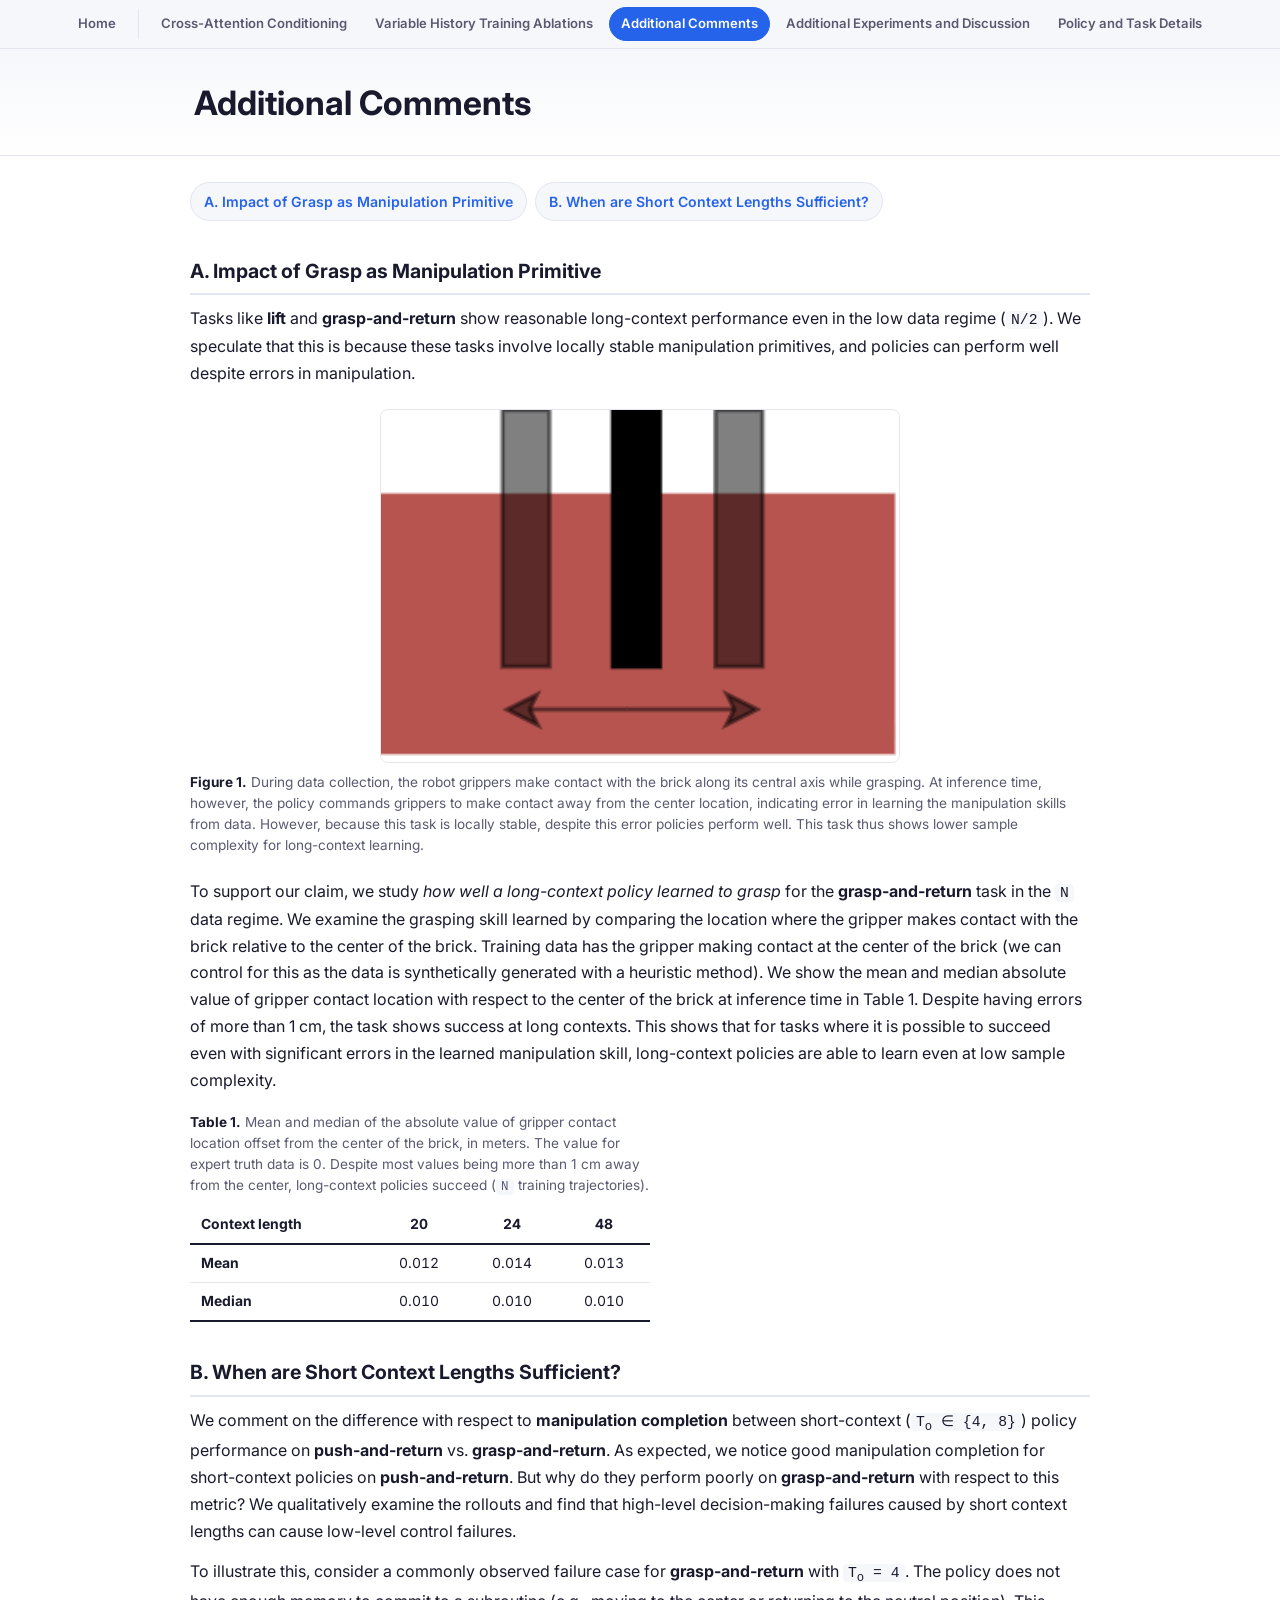
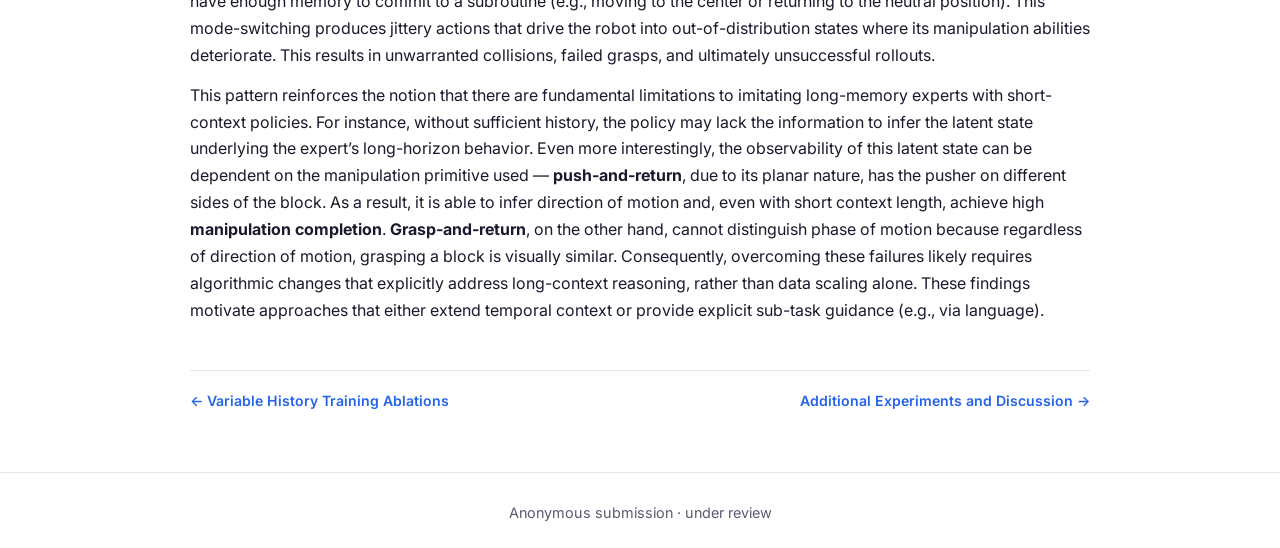
==== ac.html @ e3ba3514 "Shorten page URLs; retitle page" ====
<!DOCTYPE html>
<html lang="en">
<head>
  <meta charset="UTF-8" />
  <meta name="viewport" content="width=device-width, initial-scale=1.0" />
  <meta name="robots" content="noindex" />
  <title>Additional Comments</title>
  <link rel="preconnect" href="https://fonts.googleapis.com" />
  <link rel="preconnect" href="https://fonts.gstatic.com" crossorigin />
  <link href="https://fonts.googleapis.com/css2?family=Inter:wght@400;500;600;700;800&display=swap" rel="stylesheet" />
  <link rel="stylesheet" href="style.css" />
  <link rel="stylesheet" href="appendix.css" />
</head>
<body>
  <div class="topbar">
    <nav class="sitenav" aria-label="Appendix navigation">
      <a href="index.html">Home</a>
      <span class="sep"></span>
      <a href="cac.html">Cross-Attention Conditioning</a>
      <a href="vht.html">Variable History Training Ablations</a>
      <a href="ac.html" aria-current="page">Additional Comments</a>
      <a href="appendix-experiments-discussion.html">Additional Experiments and Discussion</a>
      <a href="appendix-policy-task-details.html">Policy and Task Details</a>
    </nav>
  </div>

  <header class="apx-hero">
    <div class="container">
      <h1>Additional Comments</h1>
    </div>
  </header>

  <main class="apx">
    <nav class="apx-toc">
      <a href="#grasp-primitive">A. Impact of Grasp as Manipulation Primitive</a>
      <a href="#short-context">B. When are Short Context Lengths Sufficient?</a>
    </nav>

    <h2 id="grasp-primitive">A. Impact of Grasp as Manipulation Primitive</h2>
    <p>Tasks like <b>lift</b> and <b>grasp-and-return</b> show reasonable long-context performance even
    in the low data regime (<span class="m">N/2</span>). We speculate that this is because these tasks
    involve locally stable manipulation primitives, and policies can perform well despite errors in
    manipulation.</p>

    <figure class="apx-fig">
      <img src="figures/appendix/grasp-and-return-brick-position.png" alt="Gripper contact position relative to brick centre" style="max-width:520px;margin:0 auto;" />
      <figcaption><span class="fignum">Figure 1.</span> During data collection, the robot grippers make
      contact with the brick along its central axis while grasping. At inference time, however, the
      policy commands grippers to make contact away from the center location, indicating error in
      learning the manipulation skills from data. However, because this task is locally stable, despite
      this error policies perform well. This task thus shows lower sample complexity for long-context
      learning.</figcaption>
    </figure>

    <p>To support our claim, we study <em>how well a long-context policy learned to grasp</em> for the
    <b>grasp-and-return</b> task in the <span class="m">N</span> data regime. We examine the grasping
    skill learned by comparing the location where the gripper makes contact with the brick relative to
    the center of the brick. Training data has the gripper making contact at the center of the brick
    (we can control for this as the data is synthetically generated with a heuristic method). We show
    the mean and median absolute value of gripper contact location with respect to the center of the
    brick at inference time in Table&nbsp;1. Despite having errors of more than 1&nbsp;cm, the task
    shows success at long contexts. This shows that for tasks where it is possible to succeed even with
    significant errors in the learned manipulation skill, long-context policies are able to learn even
    at low sample complexity.</p>

    <div class="apx-tablewrap">
    <table style="min-width:320px;max-width:460px;">
      <caption><span class="fignum">Table 1.</span> Mean and median of the absolute value of gripper
      contact location offset from the center of the brick, in meters. The value for expert truth data
      is 0. Despite most values being more than 1&nbsp;cm away from the center, long-context policies
      succeed (<span class="m">N</span> training trajectories).</caption>
      <thead><tr><th>Context length</th><th class="num">20</th><th class="num">24</th><th class="num">48</th></tr></thead>
      <tbody>
        <tr><td><b>Mean</b></td><td class="num">0.012</td><td class="num">0.014</td><td class="num">0.013</td></tr>
        <tr><td><b>Median</b></td><td class="num">0.010</td><td class="num">0.010</td><td class="num">0.010</td></tr>
      </tbody>
    </table>
    </div>

    <h2 id="short-context">B. When are Short Context Lengths Sufficient?</h2>
    <p>We comment on the difference with respect to <b>manipulation completion</b> between
    short-context (<span class="m">T<sub>o</sub> &isin; {4, 8}</span>) policy performance on
    <b>push-and-return</b> vs. <b>grasp-and-return</b>. As expected, we notice good manipulation
    completion for short-context policies on <b>push-and-return</b>. But why do they perform poorly on
    <b>grasp-and-return</b> with respect to this metric? We qualitatively examine the rollouts and find
    that high-level decision-making failures caused by short context lengths can cause low-level
    control failures.</p>

    <p>To illustrate this, consider a commonly observed failure case for <b>grasp-and-return</b> with
    <span class="m">T<sub>o</sub> = 4</span>. The policy does not have enough memory to commit to a
    subroutine (e.g., moving to the center or returning to the neutral position). This mode-switching
    produces jittery actions that drive the robot into out-of-distribution states where its
    manipulation abilities deteriorate. This results in unwarranted collisions, failed grasps, and
    ultimately unsuccessful rollouts.</p>

    <p>This pattern reinforces the notion that there are fundamental limitations to imitating
    long-memory experts with short-context policies. For instance, without sufficient history, the
    policy may lack the information to infer the latent state underlying the expert&rsquo;s
    long-horizon behavior. Even more interestingly, the observability of this latent state can be
    dependent on the manipulation primitive used &mdash; <b>push-and-return</b>, due to its planar
    nature, has the pusher on different sides of the block. As a result, it is able to infer direction
    of motion and, even with short context length, achieve high <b>manipulation completion</b>.
    <b>Grasp-and-return</b>, on the other hand, cannot distinguish phase of motion because regardless
    of direction of motion, grasping a block is visually similar. Consequently, overcoming these
    failures likely requires algorithmic changes that explicitly address long-context reasoning, rather
    than data scaling alone. These findings motivate approaches that either extend temporal context or
    provide explicit sub-task guidance (e.g., via language).</p>

    <div class="apx-pager">
      <a href="vht.html">&larr; Variable History Training Ablations</a>
      <a href="appendix-experiments-discussion.html">Additional Experiments and Discussion &rarr;</a>
    </div>
  </main>

  <footer class="site-footer">
    <div class="container">
      <p>Anonymous submission &middot; under review</p>
    </div>
  </footer>
</body>
</html>
---- style.css ----
:root {
  --bg: #ffffff;
  --fg: #1a1a2e;
  --muted: #5a5a72;
  --accent: #2563eb;
  --accent-dark: #1d4ed8;
  --card-bg: #f6f7fb;
  --border: #e3e6ef;
  --banner-bg: #fff4e0;
  --banner-fg: #92560a;
  --banner-border: #f5c97a;
  --max: 860px;
}

* { box-sizing: border-box; }

html { scroll-behavior: smooth; }

body {
  margin: 0;
  font-family: 'Inter', -apple-system, BlinkMacSystemFont, 'Segoe UI', sans-serif;
  color: var(--fg);
  background: var(--bg);
  line-height: 1.65;
  -webkit-font-smoothing: antialiased;
}

.container {
  max-width: var(--max);
  margin: 0 auto;
  padding: 0 24px;
}

/* Sticky top bar (notice + jump nav) */
.topbar {
  position: sticky;
  top: 0;
  z-index: 50;
}

/* Construction / notice banner */
.construction-banner {
  display: flex;
  align-items: center;
  justify-content: center;
  gap: 12px;
  flex-wrap: wrap;
  background: var(--banner-bg);
  color: var(--banner-fg);
  border-bottom: 1px solid var(--banner-border);
  padding: 10px 16px;
  font-weight: 600;
  font-size: 0.95rem;
  text-align: center;
}
.construction-icon { font-style: normal; }

/* Section jump-nav */
.jumpnav {
  display: flex;
  flex-wrap: wrap;
  align-items: center;
  justify-content: center;
  gap: 6px 22px;
  background: rgba(255, 255, 255, 0.92);
  backdrop-filter: saturate(180%) blur(8px);
  border-bottom: 1px solid var(--border);
  padding: 10px 16px;
}
.jumpnav a {
  color: var(--muted);
  text-decoration: none;
  font-weight: 600;
  font-size: 0.9rem;
  transition: color 0.12s ease;
}
.jumpnav a:hover { color: var(--accent); }

/* offset anchored sections so the sticky top bar doesn't cover their headings */
#overview, #naive-scaling, #recommendations, #abstract { scroll-margin-top: 104px; }

/* Hero */
.hero {
  padding: 56px 0 36px;
  text-align: center;
  background:
    radial-gradient(1200px 400px at 50% -120px, #eef2ff 0%, transparent 70%);
  border-bottom: 1px solid var(--border);
}

.title {
  font-size: clamp(1.5rem, 3.6vw, 2.3rem);
  font-weight: 800;
  letter-spacing: -0.02em;
  line-height: 1.2;
  margin: 0 0 24px;
}
/* Each part stays on its own line; the long first line won't wrap internally on
   normal screens. On narrow phones we allow natural wrapping to avoid overflow. */
.title-line {
  display: block;
  white-space: nowrap;
}
@media (max-width: 640px) {
  .title-line { white-space: normal; }
}

.authors {
  display: flex;
  flex-wrap: wrap;
  justify-content: center;
  gap: 4px 16px;
  font-size: 1.08rem;
  margin-bottom: 10px;
}
.author a {
  color: var(--accent);
  text-decoration: none;
}
.author a:hover { text-decoration: underline; }
.author sup { color: var(--muted); font-size: 0.7em; }

.affiliations {
  color: var(--muted);
  font-size: 1.02rem;
  margin-bottom: 8px;
}
.footnote {
  color: var(--muted);
  font-size: 0.85rem;
  margin-bottom: 28px;
}

/* Link buttons */
.links {
  display: flex;
  flex-wrap: wrap;
  justify-content: center;
  gap: 12px;
}
.btn {
  display: inline-flex;
  align-items: center;
  gap: 8px;
  background: var(--fg);
  color: #fff;
  padding: 10px 20px;
  border-radius: 999px;
  font-weight: 600;
  font-size: 0.95rem;
  text-decoration: none;
  transition: transform 0.12s ease, background 0.12s ease;
}
.btn:hover { transform: translateY(-2px); background: #000; }
.btn-icon { font-style: normal; }
.btn-disabled {
  background: #c9ccda;
  color: #6c6f7e;
  cursor: not-allowed;
  pointer-events: none;
}
.soon { font-weight: 500; opacity: 0.8; font-size: 0.85em; }

/* Highlights / video reel */
.highlights {
  padding: 44px 0 8px;
  border-bottom: 1px solid var(--border);
  background: linear-gradient(180deg, #fafbff 0%, #ffffff 100%);
}
.section-lead {
  text-align: center;
  color: var(--muted);
  max-width: 640px;
  margin: -6px auto 28px;
  font-size: 1.02rem;
}
.video-grid {
  display: grid;
  grid-template-columns: repeat(3, 1fr);
  gap: 22px;
}
.video-card { margin: 0; }
.video-frame {
  position: relative;
  aspect-ratio: 16 / 10;
  border-radius: 14px;
  overflow: hidden;
  background: var(--card-bg);
  border: 1px solid var(--border);
  box-shadow: 0 6px 20px rgba(20, 24, 60, 0.06);
}
.video-frame video {
  width: 100%;
  height: 100%;
  object-fit: cover;
  display: block;
}

/* Custom muted-video controls: play/pause + seek only (no volume/unmute) */
.video-controls {
  position: absolute;
  left: 0;
  right: 0;
  bottom: 0;
  display: flex;
  align-items: center;
  gap: 10px;
  padding: 9px 12px;
  background: linear-gradient(transparent, rgba(10, 12, 30, 0.55));
}
.vc-btn {
  flex: 0 0 auto;
  display: inline-flex;
  align-items: center;
  justify-content: center;
  width: 30px;
  height: 30px;
  padding: 0;
  border: none;
  border-radius: 50%;
  background: rgba(255, 255, 255, 0.92);
  color: #14142c;
  cursor: pointer;
  transition: background 0.12s ease;
}
.vc-btn:hover { background: #fff; }
.vc-seek {
  flex: 1 1 auto;
  height: 4px;
  margin: 0;
  cursor: pointer;
  accent-color: #ffffff;
}
.video-card figcaption {
  margin-top: 12px;
  font-size: 0.92rem;
  color: var(--muted);
  line-height: 1.5;
}
.task-name {
  display: block;
  color: var(--fg);
  font-weight: 700;
  font-size: 1rem;
  margin-bottom: 2px;
}
.tag {
  display: inline-block;
  vertical-align: middle;
  font-size: 0.62rem;
  font-weight: 700;
  text-transform: uppercase;
  letter-spacing: 0.04em;
  color: var(--accent-dark);
  background: #e7edff;
  border-radius: 999px;
  padding: 2px 8px;
  margin-left: 6px;
}

/* Explainer figure rows */
.explainer h2 { margin-bottom: 28px; }
.figure-row {
  display: grid;
  grid-template-columns: 1fr 1fr;
  gap: 32px;
  align-items: center;
  margin-bottom: 36px;
}
.figure-row.reverse .figure-placeholder { order: 2; }
.figure-placeholder {
  aspect-ratio: 16 / 10;
  border-radius: 14px;
  background: var(--card-bg);
  border: 1px dashed var(--border);
  display: flex;
  flex-direction: column;
  align-items: center;
  justify-content: center;
  gap: 10px;
  text-align: center;
  color: var(--muted);
  font-size: 0.9rem;
  padding: 16px;
}
.figure-placeholder .construction-icon { font-size: 2rem; }
.figure-text h3 {
  font-size: 1.2rem;
  font-weight: 700;
  margin: 0 0 8px;
}
.figure-text p { margin: 0; color: #2a2a3c; }

@media (max-width: 820px) {
  .video-grid { grid-template-columns: 1fr; max-width: 460px; margin: 0 auto; }
  .figure-row, .figure-row.reverse { grid-template-columns: 1fr; gap: 16px; }
  .figure-row.reverse .figure-placeholder { order: 0; }
}

/* Sections */
main { padding: 48px 0 24px; }
section { margin-bottom: 48px; }
section h2 {
  font-size: 1.5rem;
  font-weight: 700;
  letter-spacing: -0.01em;
  margin: 0 0 16px;
  text-align: center;
}
.abstract p {
  color: #2a2a3c;
  font-size: 1.05rem;
  text-align: justify;
}

/* Coming-soon card */
.coming-soon-card {
  background: var(--card-bg);
  border: 1px dashed var(--border);
  border-radius: 16px;
  padding: 48px 24px;
  text-align: center;
  color: var(--muted);
}
.coming-soon-card .construction-icon { font-size: 2.2rem; display: block; margin-bottom: 8px; }
.coming-soon-card p { margin: 0; font-size: 1.02rem; }

/* BibTeX */
.bibtex pre {
  background: var(--card-bg);
  border: 1px solid var(--border);
  border-radius: 12px;
  padding: 20px;
  overflow-x: auto;
  font-size: 0.86rem;
  line-height: 1.5;
}
.bibtex code {
  font-family: 'SF Mono', 'Fira Code', Menlo, Consolas, monospace;
  color: #2a2a3c;
}

/* Footer */
.site-footer {
  border-top: 1px solid var(--border);
  padding: 28px 0;
  text-align: center;
  color: var(--muted);
  font-size: 0.9rem;
}
.site-footer p { margin: 0; }

/* =========================================================================
   Naïve-scaling section (animation opener + axis explorer + hardware)
   ========================================================================= */
:root{ --easy:#0d9488; --medium:#d97706; --hard:#dc2626; --short:#0d9488; --long:#7c3aed; }

.naive-scaling{ padding: 8px 0 24px; }
.ns-inner{ max-width: 980px; margin: 0 auto; padding: 0 24px; }
.ns-inner h2.sec-title{ font-size: 1.9rem; font-weight: 800; letter-spacing: -0.02em; text-align: center; margin: 0 0 14px; }
.sec-question{ text-align: center; font-size: 1.18rem; font-weight: 600; max-width: 660px; margin: 0 auto 28px; }
.ns-inner h3.block-title{ font-size: 1.3rem; font-weight: 700; margin: 0 0 6px; text-align: center; }
.block-lead{ text-align: center; color: var(--muted); max-width: 700px; margin: 0 auto 22px; }
.divider{ height: 1px; background: var(--border); max-width: 700px; margin: 52px auto; }

/* animation opener */
.ctx-anim{ background: linear-gradient(180deg,#fafbff,#fff); border: 1px solid var(--border); border-radius: 18px; padding: 30px 26px 26px; }
.strip{ display: flex; gap: 10px; align-items: flex-end; }
.slot{ flex: 1 1 0; min-width: 0; text-align: center; }
.frame{ position: relative; width: 100%; aspect-ratio: 1/1; border-radius: 10px; overflow: hidden; border: 1px dashed var(--border); background: var(--card-bg); transition: opacity .28s, transform .28s, border-color .28s, box-shadow .28s; opacity: .25; transform: scale(.9); }
.frame img{ width: 100%; height: 100%; object-fit: cover; display: block; opacity: 0; transition: opacity .28s; }
.slot.active .frame{ opacity: 1; transform: scale(1); border: 1px solid var(--accent); box-shadow: 0 6px 16px rgba(37,99,235,.15); }
.slot.active .frame img{ opacity: 1; }
.slot.newest .frame{ border-color: var(--accent-dark); box-shadow: 0 8px 20px rgba(37,99,235,.28); }
.frame.ell{ border: none; background: transparent; box-shadow: none; display: flex; align-items: center; justify-content: center; font-size: 1.9rem; font-weight: 700; color: var(--muted); }
.slot.active .frame.ell{ color: var(--fg); }
.tstamp{ margin-top: 7px; font-size: .78rem; color: var(--muted); transition: color .3s; }
.slot.active .tstamp{ color: var(--fg); font-weight: 600; }
.qarrow{ margin: 16px 0 4px; }
.qline{ position: relative; width: 100%; height: 16px; }
.qtrack{ position: absolute; right: 0; top: 0; height: 16px; display: flex; align-items: center; width: 12.5%; transition: width .48s linear; }
.qhead{ flex: 0 0 auto; width: 0; height: 0; border-top: 8px solid transparent; border-bottom: 8px solid transparent; border-right: 13px solid var(--accent); }
.qbar{ flex: 1 1 auto; height: 3px; background: var(--accent); border-radius: 2px; }
.flow{ margin-top: 24px; display: flex; flex-direction: column; align-items: center; gap: 10px; }
.merge{ font-size: .85rem; color: var(--muted); }
.down{ color: var(--muted); font-size: 1.5rem; line-height: 1; }
.policy-box{ background: var(--fg); color: #fff; border-radius: 14px; padding: 14px 26px; font-weight: 600; text-align: center; box-shadow: 0 8px 22px rgba(20,24,60,.18); }
.policy-box small{ display: block; font-weight: 500; opacity: .7; font-size: .78rem; margin-top: 2px; }
.actions-out{ font-weight: 600; color: var(--accent-dark); }

/* axis explorer */
.axis-tabs{ display: flex; justify-content: center; gap: 10px; flex-wrap: wrap; margin-bottom: 14px; }
.axis-tab{ border: 1px solid var(--border); background: #fff; color: var(--fg); border-radius: 999px; padding: 9px 18px; font-weight: 600; font-size: .95rem; cursor: pointer; transition: all .15s; font-family: inherit; }
.axis-tab:hover{ border-color: var(--accent); }
.axis-tab.active{ background: var(--fg); color: #fff; border-color: var(--fg); }
.scale-legend{ display: flex; align-items: center; justify-content: center; gap: 16px; color: var(--muted); font-size: .85rem; margin-bottom: 26px; flex-wrap: wrap; }
.scale-legend .lg{ display: inline-flex; align-items: center; gap: 7px; }
.scale-legend .ld{ border-radius: 50%; background: var(--accent); }
.scale-legend .lg:nth-child(1) .ld{ width: 9px; height: 9px; opacity: .4; }
.scale-legend .lg:nth-child(2) .ld{ width: 13px; height: 13px; opacity: .7; }
.scale-legend .lg:nth-child(3) .ld{ width: 17px; height: 17px; opacity: 1; }

.group{ margin-bottom: 26px; }
.group-head{ border-left: 4px solid var(--gc,var(--border)); padding-left: 12px; margin-bottom: 14px; }
.group-title{ font-weight: 700; font-size: 1.08rem; }
.group-take{ display: block; color: var(--muted); font-size: .92rem; margin-top: 2px; }
.card-row{ display: flex; flex-wrap: wrap; gap: 16px; justify-content: center; }
.task-card{ width: 296px; border: 1px solid var(--border); border-radius: 14px; padding: 12px; background: #fff; }
.tc-name{ font-weight: 700; margin: 0 0 6px; display: flex; align-items: baseline; gap: 8px; flex-wrap: wrap; }
.tc-sub{ color: var(--muted); font-weight: 500; font-size: .85rem; }
.tc-tags{ display: flex; gap: 6px; margin: 0 0 10px; }
.chip{ font-size: .66rem; font-weight: 700; text-transform: uppercase; letter-spacing: .03em; border-radius: 999px; padding: 2px 8px; }
.chip.mem-short{ color: var(--short); background: #d9f4f0; }
.chip.mem-long{ color: var(--long); background: #efe6fd; }
.chip.p-easy{ color: var(--easy); background: #d9f4f0; }
.chip.p-medium{ color: var(--medium); background: #fdeed6; }
.chip.p-hard{ color: var(--hard); background: #fde0e0; }
.tc-vid{ position: relative; width: 66%; aspect-ratio: 4/3; border-radius: 10px; overflow: hidden; background: #000; margin: 0 auto 12px; display: flex; align-items: center; justify-content: center; }
.tc-vid video{ width: 100%; height: 100%; object-fit: cover; display: block; }
.tc-vid.small-vid{ background: var(--card-bg); }
.tc-vid.small-vid video{ object-fit: contain; }
.tc-plot{ border: 1px solid var(--border); border-radius: 8px; background: #fff; }
.tc-plot img{ width: 100%; display: block; border-radius: 8px; }

/* hardware */
.hw{ display: grid; grid-template-columns: 1fr 1fr; gap: 24px; align-items: center; max-width: 780px; margin: 0 auto; }
.hw .vid{ position: relative; border-radius: 14px; overflow: hidden; aspect-ratio: 16/9; background: #000; border: 1px solid var(--border); }
.hw .vid video{ width: 100%; height: 100%; object-fit: cover; display: block; }
.hw-plot{ border: 1px solid var(--border); border-radius: 12px; background: #fff; padding: 10px; }
.hw-plot img{ width: 100%; display: block; border-radius: 6px; }
.badge{ display: inline-block; font-size: .7rem; font-weight: 700; text-transform: uppercase; letter-spacing: .04em; border-radius: 999px; padding: 2px 9px; color: #92560a; background: #fff4e0; vertical-align: middle; }

@media(max-width:680px){
  .task-card{ width: 100%; max-width: 340px; }
  .hw{ grid-template-columns: 1fr; }
}

/* =========================================================================
   Recommendations section — architecture placeholder + Variable History
   ========================================================================= */
:root{ --past:#2563eb; --past-bg:#dbe6ff; --future:#d97706; --future-bg:#fde7cf; }

.recommendations{ padding: 8px 0 24px; }
.sec-lead{ text-align: center; color: var(--muted); max-width: 740px; margin: 0 auto 8px; font-size: 1.05rem; }
.sec-lead b{ color: var(--fg); }
.eval-line{ text-align: center; font-weight: 600; margin: 0 auto 24px; }

/* architecture placeholder */
.placeholder-box{ background: var(--card-bg); border: 1px dashed var(--border); border-radius: 14px; padding: 30px 24px; text-align: center; color: var(--muted); max-width: 700px; margin: 0 auto; }
.placeholder-box .construction-icon{ font-size: 1.8rem; display: block; margin-bottom: 6px; }
.placeholder-box p{ margin: 0; }

/* legend */
.legend{ display: flex; gap: 18px; justify-content: center; flex-wrap: wrap; margin-bottom: 22px; font-size: .84rem; color: var(--muted); }
.legend .lk{ display: inline-flex; align-items: center; gap: 7px; }
.legend .sw{ width: 15px; height: 15px; border-radius: 4px; border: 1px solid var(--border); }
.sw.obs{ background: #c9ccda; }
.sw.past{ background: var(--past-bg); border-color: var(--past); }
.sw.future{ background: var(--future-bg); border-color: var(--future); }

/* tabs */
.tabs{ display: flex; justify-content: center; gap: 10px; flex-wrap: wrap; margin-bottom: 16px; }
.tab{ border: 1px solid var(--border); background: #fff; color: var(--fg); border-radius: 999px; padding: 9px 20px; font-weight: 600; font-size: .95rem; cursor: pointer; font-family: inherit; transition: all .15s; }
.tab:hover{ border-color: var(--accent); }
.tab.active{ background: var(--fg); color: #fff; border-color: var(--fg); }

/* curriculum panel */
.curr{ background: linear-gradient(180deg,#fafbff,#fff); border: 1px solid var(--border); border-radius: 16px; padding: 20px 22px 16px; }
.curr-desc{ text-align: center; color: var(--muted); font-size: .92rem; margin: 0 auto 6px; max-width: 680px; }
.train-label{ text-align: center; font-size: .78rem; font-weight: 600; text-transform: uppercase; letter-spacing: .05em; color: var(--accent-dark); margin-bottom: 12px; }

.track{ display: flex; align-items: flex-start; justify-content: space-between; gap: 10px; padding: 0 4px; overflow-x: auto; }
.dg{ flex: 0 0 auto; background: #fff; border: 1px solid var(--border); border-radius: 9px; padding: 7px; display: flex; flex-direction: column; gap: 5px; opacity: .28; transition: opacity .25s, box-shadow .25s, transform .25s; }
.dg.on{ opacity: 1; box-shadow: 0 6px 16px rgba(37,99,235,.16); transform: translateY(-2px); border-color: var(--accent); }
.dg-row{ display: flex; gap: 3px; }
.cell{ width: 17px; height: 17px; border-radius: 4px; }
.cell.obs{ background: var(--card-bg); border: 1px solid var(--border); overflow: hidden; }
.cell.obs img{ width: 100%; height: 100%; object-fit: cover; display: block; }
.cell.past{ background: var(--past-bg); border: 1px solid var(--past); }
.cell.future{ background: var(--future-bg); border: 1px solid var(--future); }
.cell.empty{ visibility: hidden; }

/* training-step arrow axis */
.axis{ position: relative; height: 30px; margin-top: 14px; }
.axis .line{ position: absolute; left: 0; right: 16px; top: 9px; height: 3px; border-radius: 2px; background: var(--border); }
.axis .prog{ position: absolute; left: 0; top: 9px; height: 3px; border-radius: 2px; background: var(--accent); width: 0; }
.axis .head{ position: absolute; top: 4px; width: 0; height: 0; border-top: 6px solid transparent; border-bottom: 6px solid transparent; border-left: 11px solid var(--accent); transform: translateX(-2px); }
.axis .lbl{ position: absolute; right: 0; top: 14px; font-size: .78rem; color: var(--muted); }

/* variable-history result */
.vh-result{ margin-top: 34px; }
.vh-take{ text-align: center; max-width: 760px; margin: 0 auto 18px; font-size: 1.02rem; }
.vh-fig{ border: 1px solid var(--border); border-radius: 14px; background: #fff; padding: 14px; max-width: 900px; margin: 0 auto; }
.vh-fig img{ width: 100%; display: block; border-radius: 8px; }
.vh-fig figcaption{ text-align: center; color: var(--muted); font-size: .86rem; margin-top: 10px; }
.vh-more{ text-align: center; color: var(--muted); font-size: .92rem; margin: 16px auto 0; }

@media(max-width:680px){ .track{ justify-content: flex-start; } .cell{ width: 14px; height: 14px; } }

/* ---- Architecture subsection ---- */
.arch-diagram{ max-width: 560px; margin: 0 auto 26px; }
.arch-glabel{ text-align: center; font-weight: 700; font-size: .92rem; color: var(--fg); margin-bottom: 10px; }
.arch-glabel span{ font-weight: 500; color: var(--muted); }
.arch-backbones{ display: grid; grid-template-columns: 1fr 1fr; gap: 14px; }
.arch-cards{ display: grid; grid-template-columns: 1fr 1fr; gap: 14px; }
.arch-card{ margin: 0; border: 1px solid var(--border); border-radius: 12px; padding: 10px; background: #fff; text-align: center; }
.arch-card.best{ border-color: var(--accent); box-shadow: 0 6px 16px rgba(37,99,235,.12); }
.arch-img{ height: 116px; border-radius: 8px; background: var(--card-bg); display: flex; align-items: center; justify-content: center; overflow: hidden; padding: 6px; }
.arch-img img{ max-width: 100%; max-height: 100%; object-fit: contain; display: block; }
.arch-card figcaption{ margin-top: 8px; font-weight: 700; font-size: .95rem; }
.arch-badge{ display: inline-block; font-size: .6rem; font-weight: 700; text-transform: uppercase; letter-spacing: .04em; color: #fff; background: var(--accent); border-radius: 999px; padding: 2px 7px; vertical-align: middle; margin-left: 4px; }

/* UNet card reveals its conditioning methods on hover/tap */
.arch-unet{ cursor: pointer; }
.arch-hint{ margin-top: 6px; font-size: .74rem; font-weight: 500; color: var(--accent-dark); transition: opacity .2s; }
.arch-unet.open .arch-hint{ opacity: .45; }
.arch-cond-panel{ max-height: 0; opacity: 0; overflow: hidden; margin-top: 0; transition: max-height .32s ease, opacity .28s ease, margin-top .32s ease; }
.arch-cond-panel.show{ max-height: 320px; opacity: 1; margin-top: 16px; }
.arch-cond-panel .arch-glabel{ position: relative; }
.arch-cond-panel .arch-glabel::before{ content: "↳ "; color: var(--accent); font-weight: 700; }

.arch-takeaways{ display: flex; flex-direction: column; gap: 10px; max-width: 760px; margin: 0 auto 26px; }
.arch-take{ display: flex; align-items: flex-start; gap: 12px; background: var(--card-bg); border: 1px solid var(--border); border-radius: 12px; padding: 12px 16px; font-size: 1rem; }
.arch-take-k{ flex: 0 0 auto; width: 22px; height: 22px; border-radius: 50%; background: var(--accent); color: #fff; font-weight: 700; font-size: .82rem; display: inline-flex; align-items: center; justify-content: center; }
---- appendix.css ----
/* Appendix pages — layered on top of style.css, reusing its custom properties. */

:root {
  --apx-max: 940px;
}

/* ---- Site-wide nav (Home + appendix tabs) ---- */
.sitenav {
  display: flex;
  flex-wrap: wrap;
  gap: 4px;
  justify-content: center;
  padding: 7px 12px;
  background: var(--card-bg);
  border-bottom: 1px solid var(--border);
}
.sitenav a {
  font-size: 0.82rem;
  font-weight: 600;
  color: var(--muted);
  text-decoration: none;
  padding: 5px 11px;
  border-radius: 999px;
  border: 1px solid transparent;
  white-space: nowrap;
  transition: background .15s, color .15s, border-color .15s;
}
.sitenav a:hover { color: var(--accent); background: #fff; border-color: var(--border); }
.sitenav a[aria-current="page"] {
  color: #fff;
  background: var(--accent);
  border-color: var(--accent);
}
.sitenav .sep { width: 1px; background: var(--border); margin: 2px 6px; align-self: stretch; }

/* ---- Appendix header ---- */
.apx-hero {
  padding: 34px 0 22px;
  border-bottom: 1px solid var(--border);
  background: linear-gradient(180deg, var(--card-bg), #fff);
}
.apx-hero .container { max-width: var(--apx-max); }
.apx-kicker {
  font-size: 0.74rem;
  font-weight: 700;
  letter-spacing: .09em;
  text-transform: uppercase;
  color: var(--accent);
  margin-bottom: 7px;
}
.apx-hero h1 {
  font-size: clamp(1.5rem, 3.4vw, 2.1rem);
  line-height: 1.2;
  margin: 0 0 10px;
  color: var(--fg);
}
.apx-hero .apx-lead { color: var(--muted); font-size: 0.97rem; margin: 0; max-width: 72ch; }

/* ---- Appendix body ---- */
.apx { max-width: var(--apx-max); margin: 0 auto; padding: 26px 20px 60px; }
.apx h2 {
  font-size: 1.22rem;
  margin: 34px 0 10px;
  padding-bottom: 6px;
  border-bottom: 2px solid var(--border);
  color: var(--fg);
}
.apx h2:first-child { margin-top: 6px; }
.apx h3 { font-size: 1.02rem; margin: 22px 0 7px; color: var(--fg); }
.apx p { line-height: 1.68; color: var(--fg); margin: 0 0 13px; }
.apx ul, .apx ol { line-height: 1.68; padding-left: 1.3em; margin: 0 0 13px; }
.apx li { margin-bottom: 7px; }
.apx b, .apx strong { color: var(--fg); }

/* Figures */
.apx-fig { margin: 22px 0; }
.apx-fig img {
  width: 100%;
  height: auto;
  display: block;
  border: 1px solid var(--border);
  border-radius: 8px;
  background: #fff;
}
.apx-fig figcaption {
  font-size: 0.85rem;
  color: var(--muted);
  line-height: 1.55;
  margin-top: 9px;
}
.apx-fig figcaption .fignum { font-weight: 700; color: var(--fg); }
.apx-grid { display: grid; gap: 14px; grid-template-columns: repeat(2, minmax(0, 1fr)); }
.apx-grid.one { grid-template-columns: 1fr; }
.apx-grid.three { grid-template-columns: repeat(3, minmax(0, 1fr)); }
.apx-grid figcaption { margin-top: 6px; font-size: 0.8rem; }
@media (max-width: 720px) {
  .apx-grid, .apx-grid.three { grid-template-columns: 1fr; }
}

/* Tables — wide ones scroll rather than breaking the page */
.apx-tablewrap { overflow-x: auto; margin: 18px 0; }
.apx table {
  border-collapse: collapse;
  width: 100%;
  font-size: 0.87rem;
  min-width: 460px;
}
.apx caption {
  caption-side: top;
  text-align: left;
  font-size: 0.85rem;
  color: var(--muted);
  line-height: 1.55;
  padding-bottom: 9px;
}
.apx caption .fignum { font-weight: 700; color: var(--fg); }
.apx th, .apx td { padding: 7px 11px; text-align: left; }
.apx thead th { border-bottom: 2px solid var(--fg); font-weight: 700; color: var(--fg); }
.apx tbody tr + tr td { border-top: 1px solid var(--border); }
.apx tbody tr:last-child td { border-bottom: 2px solid var(--fg); }
.apx td.num, .apx th.num { text-align: center; font-variant-numeric: tabular-nums; }
.apx tr.grouprow td { font-style: italic; color: var(--muted); background: var(--card-bg); }

/* Callout for "this content is from the paper appendix" */
.apx-note {
  background: var(--card-bg);
  border: 1px solid var(--border);
  border-left: 3px solid var(--accent);
  border-radius: 6px;
  padding: 12px 15px;
  font-size: 0.88rem;
  color: var(--muted);
  line-height: 1.6;
  margin: 0 0 24px;
}

/* Prev / next footer nav */
.apx-pager {
  display: flex;
  justify-content: space-between;
  gap: 12px;
  margin-top: 46px;
  padding-top: 18px;
  border-top: 1px solid var(--border);
  font-size: 0.88rem;
}
.apx-pager a { color: var(--accent); text-decoration: none; font-weight: 600; }
.apx-pager a:hover { text-decoration: underline; }
.apx-pager span { color: var(--muted); }

/* Inline math-ish notation */
.apx code, .apx .m {
  font-family: ui-monospace, SFMono-Regular, Menlo, monospace;
  font-size: 0.92em;
  background: var(--card-bg);
  padding: 1px 5px;
  border-radius: 4px;
}

/* Two section links at the top of a page */
.apx-toc { display: flex; flex-wrap: wrap; gap: 8px; margin: 0 0 26px; }
.apx-toc a {
  font-size: 0.88rem;
  font-weight: 600;
  color: var(--accent);
  text-decoration: none;
  padding: 7px 13px;
  border: 1px solid var(--border);
  border-radius: 999px;
  background: var(--card-bg);
  transition: background .15s, border-color .15s;
}
.apx-toc a:hover { background: #fff; border-color: var(--accent); }
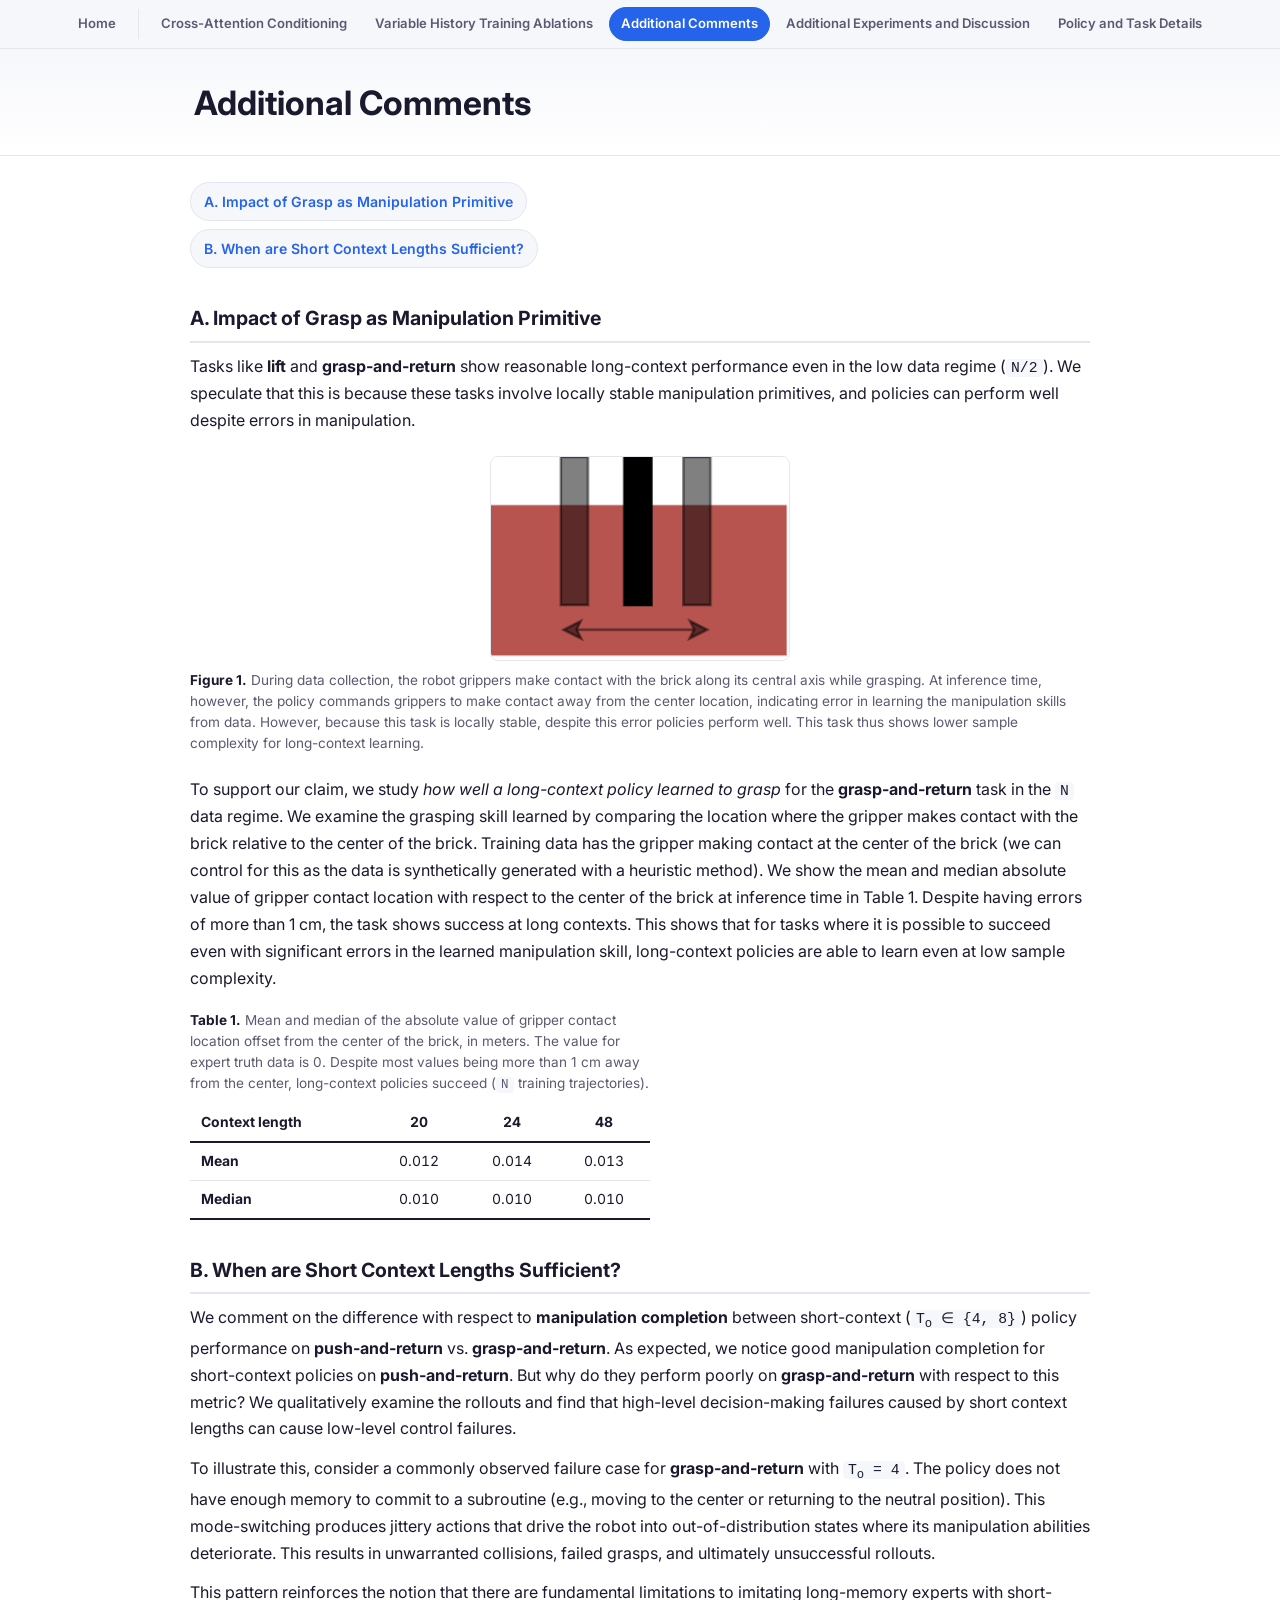
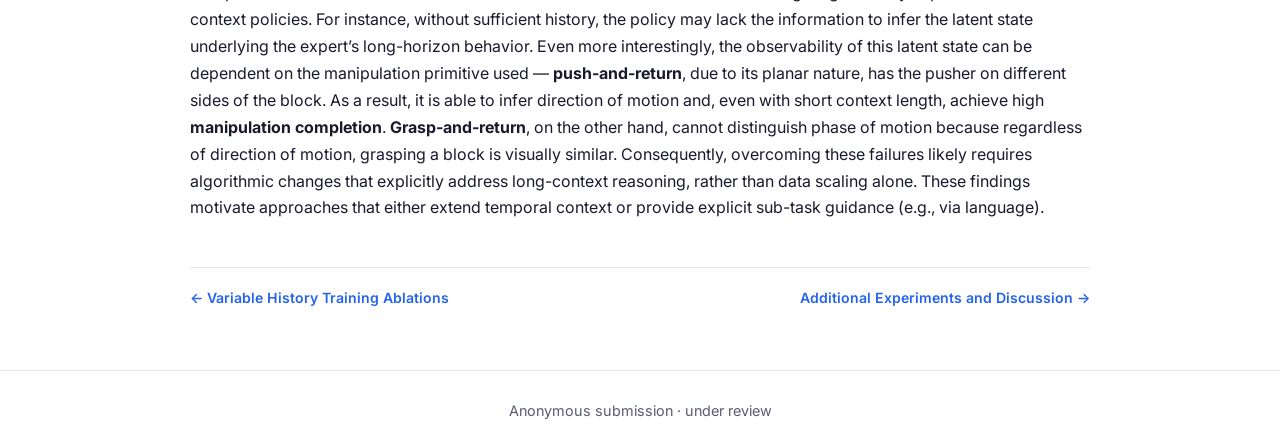
==== commit bea53d51: "Reduce figure size on additional comments page" ====
--- a/ac.html
+++ b/ac.html
@@ -43,7 +43,7 @@
     manipulation.</p>
 
     <figure class="apx-fig">
-      <img src="figures/appendix/grasp-and-return-brick-position.png" alt="Gripper contact position relative to brick centre" style="max-width:520px;margin:0 auto;" />
+      <img src="figures/appendix/grasp-and-return-brick-position.png" alt="Gripper contact position relative to brick centre" style="max-width:300px;margin:0 auto;" />
       <figcaption><span class="fignum">Figure 1.</span> During data collection, the robot grippers make
       contact with the brick along its central axis while grasping. At inference time, however, the
       policy commands grippers to make contact away from the center location, indicating error in
--- a/appendix.css
+++ b/appendix.css
@@ -158,7 +158,7 @@
 }
 
 /* Two section links at the top of a page */
-.apx-toc { display: flex; flex-wrap: wrap; gap: 8px; margin: 0 0 26px; }
+.apx-toc { display: flex; flex-direction: column; align-items: flex-start; gap: 8px; margin: 0 0 26px; }
 .apx-toc a {
   font-size: 0.88rem;
   font-weight: 600;
